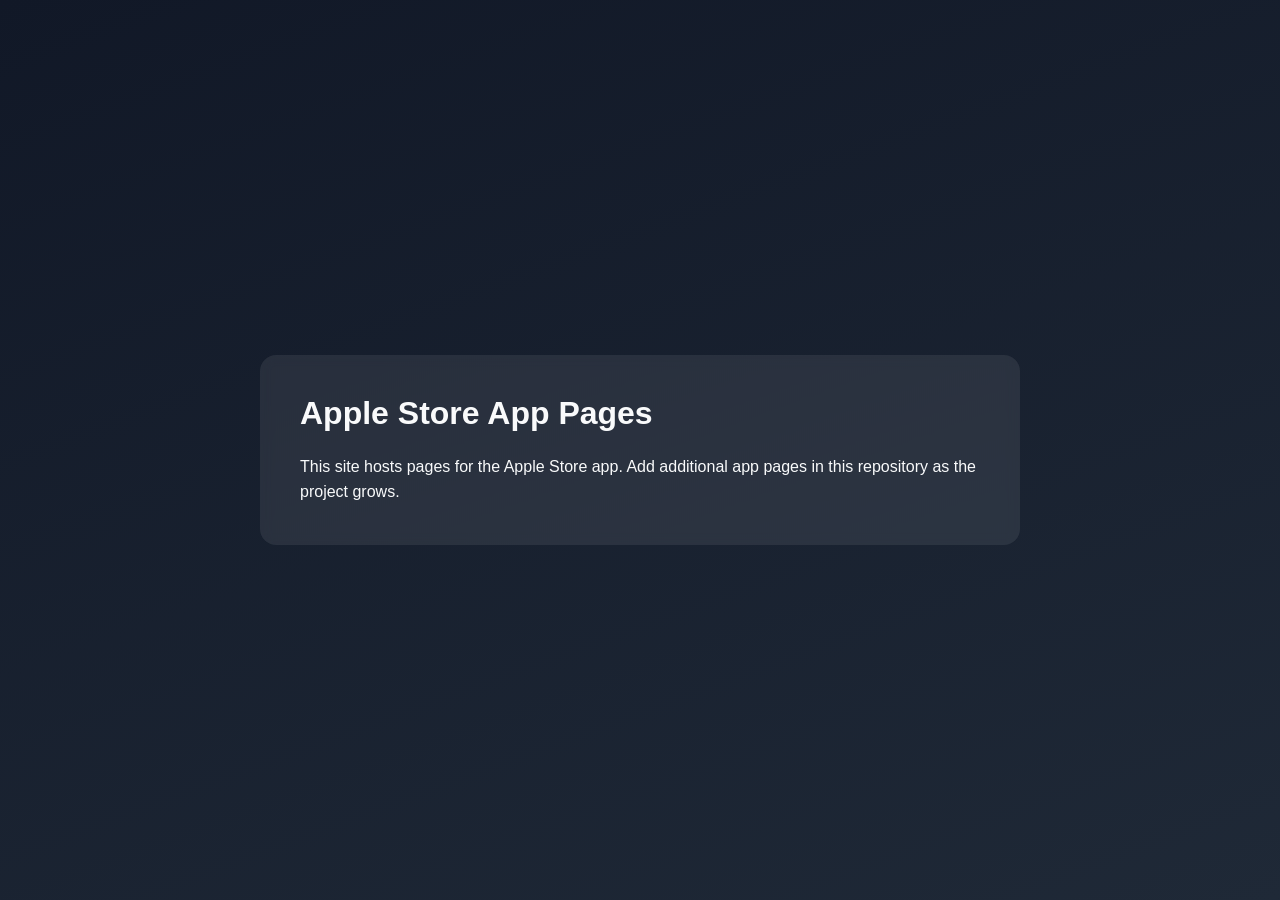
==== index.html @ adc90134 "Add static Apple Store app hosting page" ====
<!doctype html>
<html lang="en">
  <head>
    <meta charset="UTF-8" />
    <meta name="viewport" content="width=device-width, initial-scale=1.0" />
    <title>Apple Store App Pages</title>
    <style>
      :root {
        color-scheme: light dark;
        font-family: -apple-system, BlinkMacSystemFont, "Segoe UI", sans-serif;
      }

      body {
        margin: 0;
        min-height: 100vh;
        display: grid;
        place-items: center;
        background: linear-gradient(160deg, #111827, #1f2937);
      }

      main {
        width: min(680px, 92vw);
        padding: 2.5rem;
        border-radius: 16px;
        background: rgba(255, 255, 255, 0.08);
        color: #f9fafb;
        backdrop-filter: blur(6px);
      }

      h1 {
        margin-top: 0;
      }

      p {
        margin-bottom: 0;
        line-height: 1.6;
      }
    </style>
  </head>
  <body>
    <main>
      <h1>Apple Store App Pages</h1>
      <p>
        This site hosts pages for the Apple Store app. Add additional app pages in this
        repository as the project grows.
      </p>
    </main>
  </body>
</html>
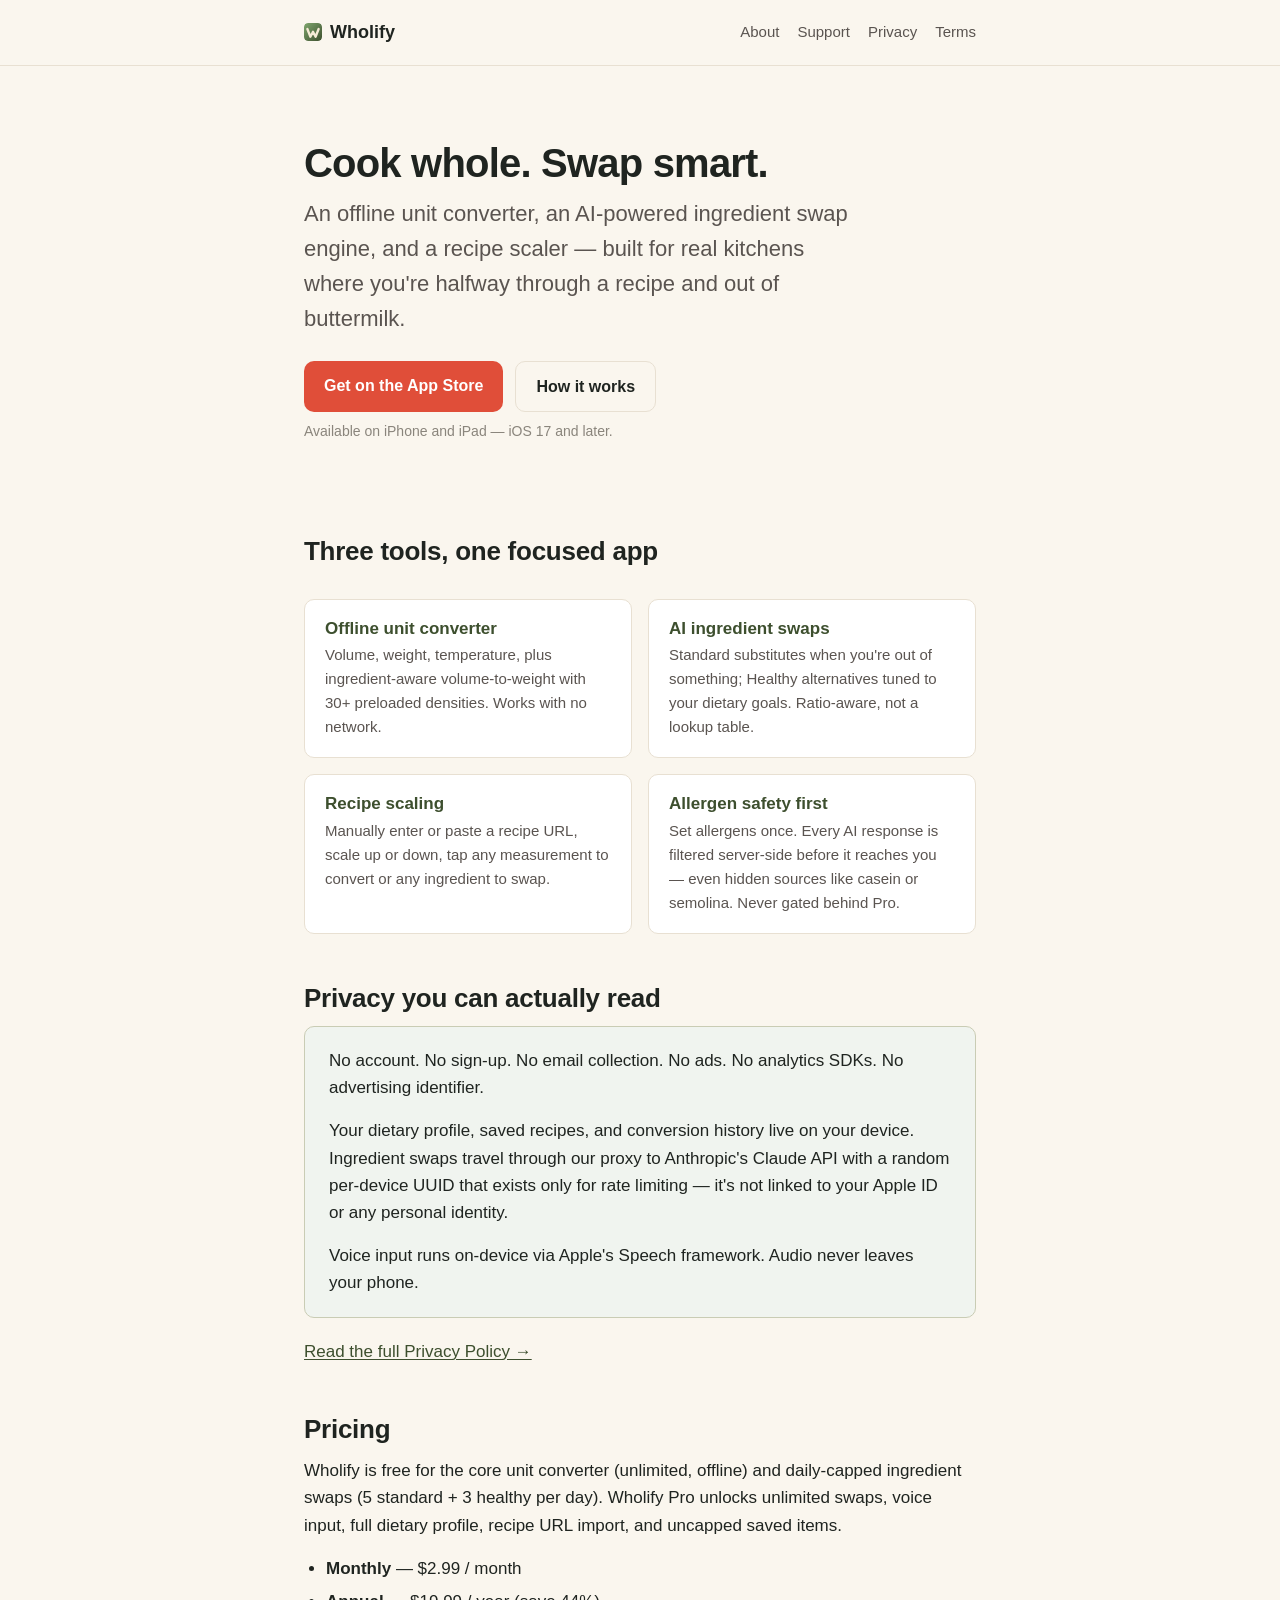
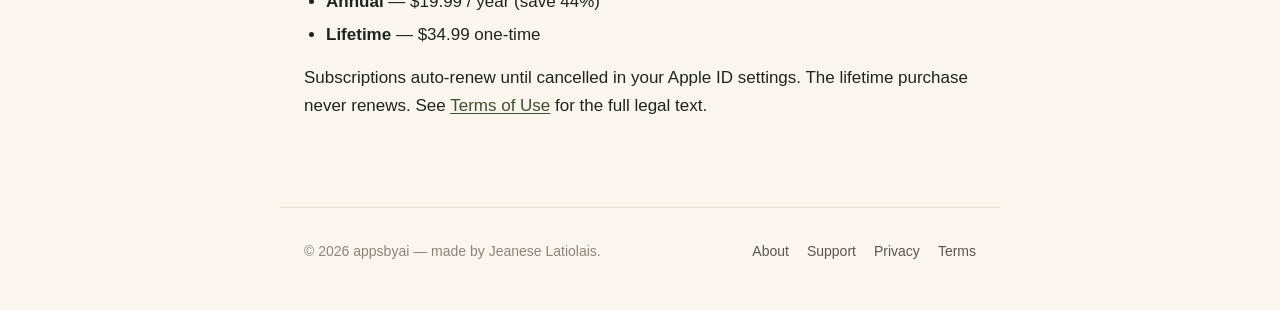
==== commit 2b9d3374: "Publish Wholify site (index, privacy, terms, support, about, 404)" ====
--- a/index.html
+++ b/index.html
@@ -1,49 +1,96 @@
-<!doctype html>
+<!DOCTYPE html>
 <html lang="en">
-  <head>
-    <meta charset="UTF-8" />
-    <meta name="viewport" content="width=device-width, initial-scale=1.0" />
-    <title>Apple Store App Pages</title>
-    <style>
-      :root {
-        color-scheme: light dark;
-        font-family: -apple-system, BlinkMacSystemFont, "Segoe UI", sans-serif;
-      }
+<head>
+  <meta charset="utf-8">
+  <meta name="viewport" content="width=device-width, initial-scale=1">
+  <meta name="color-scheme" content="light">
+  <title>Wholify — Cook whole. Swap smart.</title>
+  <meta name="description" content="Wholify is an offline cooking unit converter, AI-powered ingredient swap engine, and recipe scaler for iPhone and iPad. No accounts, no analytics, no ads.">
+  <meta property="og:title" content="Wholify — Cook whole. Swap smart.">
+  <meta property="og:description" content="Offline unit converter. AI ingredient swaps tuned to your allergens and dietary goals. Recipe scaling. No accounts, no tracking.">
+  <meta property="og:type" content="website">
+  <meta property="og:url" content="https://jeaneselatiolais-byte.github.io/wholify/">
+  <link rel="icon" type="image/svg+xml" href="assets/favicon.svg">
+  <link rel="stylesheet" href="assets/styles.css">
+</head>
+<body>
+  <header class="site-header">
+    <div class="bar">
+      <a href="./" class="brand"><span class="mark"></span>Wholify</a>
+      <nav class="site-nav" aria-label="Primary">
+        <a href="./about.html">About</a>
+        <a href="./support.html">Support</a>
+        <a href="./privacy.html">Privacy</a>
+        <a href="./terms.html">Terms</a>
+      </nav>
+    </div>
+  </header>
 
-      body {
-        margin: 0;
-        min-height: 100vh;
-        display: grid;
-        place-items: center;
-        background: linear-gradient(160deg, #111827, #1f2937);
-      }
+  <main class="site-main">
+    <section class="hero">
+      <h1>Cook whole. Swap smart.</h1>
+      <p class="tagline">An offline unit converter, an AI-powered ingredient swap engine, and a recipe scaler — built for real kitchens where you're halfway through a recipe and out of buttermilk.</p>
 
-      main {
-        width: min(680px, 92vw);
-        padding: 2.5rem;
-        border-radius: 16px;
-        background: rgba(255, 255, 255, 0.08);
-        color: #f9fafb;
-        backdrop-filter: blur(6px);
-      }
+      <div class="cta-row">
+        <!-- Replace href with the App Store URL after launch -->
+        <a class="btn btn-primary" href="#coming-soon" aria-label="Download on the App Store">Get on the App Store</a>
+        <a class="btn btn-secondary" href="./support.html">How it works</a>
+      </div>
+      <p class="updated" id="coming-soon" style="margin-top:8px">Available on iPhone and iPad — iOS 17 and later.</p>
+    </section>
 
-      h1 {
-        margin-top: 0;
-      }
+    <section>
+      <h2>Three tools, one focused app</h2>
+      <div class="feature-grid">
+        <div class="feature">
+          <h3>Offline unit converter</h3>
+          <p>Volume, weight, temperature, plus ingredient-aware volume-to-weight with 30+ preloaded densities. Works with no network.</p>
+        </div>
+        <div class="feature">
+          <h3>AI ingredient swaps</h3>
+          <p>Standard substitutes when you're out of something; Healthy alternatives tuned to your dietary goals. Ratio-aware, not a lookup table.</p>
+        </div>
+        <div class="feature">
+          <h3>Recipe scaling</h3>
+          <p>Manually enter or paste a recipe URL, scale up or down, tap any measurement to convert or any ingredient to swap.</p>
+        </div>
+        <div class="feature">
+          <h3>Allergen safety first</h3>
+          <p>Set allergens once. Every AI response is filtered server-side before it reaches you — even hidden sources like casein or semolina. Never gated behind Pro.</p>
+        </div>
+      </div>
+    </section>
 
-      p {
-        margin-bottom: 0;
-        line-height: 1.6;
-      }
-    </style>
-  </head>
-  <body>
-    <main>
-      <h1>Apple Store App Pages</h1>
-      <p>
-        This site hosts pages for the Apple Store app. Add additional app pages in this
-        repository as the project grows.
-      </p>
-    </main>
-  </body>
+    <section>
+      <h2>Privacy you can actually read</h2>
+      <div class="card sage">
+        <p>No account. No sign-up. No email collection. No ads. No analytics SDKs. No advertising identifier.</p>
+        <p>Your dietary profile, saved recipes, and conversion history live on your device. Ingredient swaps travel through our proxy to Anthropic's Claude API with a random per-device UUID that exists only for rate limiting — it's not linked to your Apple ID or any personal identity.</p>
+        <p style="margin-bottom:0">Voice input runs on-device via Apple's Speech framework. Audio never leaves your phone.</p>
+      </div>
+      <p><a href="./privacy.html">Read the full Privacy Policy →</a></p>
+    </section>
+
+    <section>
+      <h2>Pricing</h2>
+      <p>Wholify is free for the core unit converter (unlimited, offline) and daily-capped ingredient swaps (5 standard + 3 healthy per day). Wholify Pro unlocks unlimited swaps, voice input, full dietary profile, recipe URL import, and uncapped saved items.</p>
+      <ul>
+        <li><strong>Monthly</strong> — $2.99 / month</li>
+        <li><strong>Annual</strong> — $19.99 / year (save 44%)</li>
+        <li><strong>Lifetime</strong> — $34.99 one-time</li>
+      </ul>
+      <p>Subscriptions auto-renew until cancelled in your Apple ID settings. The lifetime purchase never renews. See <a href="./terms.html">Terms of Use</a> for the full legal text.</p>
+    </section>
+  </main>
+
+  <footer class="site-footer">
+    <div>© 2026 appsbyai — made by Jeanese Latiolais.</div>
+    <div class="footer-links">
+      <a href="./about.html">About</a>
+      <a href="./support.html">Support</a>
+      <a href="./privacy.html">Privacy</a>
+      <a href="./terms.html">Terms</a>
+    </div>
+  </footer>
+</body>
 </html>
--- a/assets/styles.css
+++ b/assets/styles.css
@@ -0,0 +1,348 @@
+/*
+ * Wholify / appsbyai — shared site styles.
+ * Brand palette ("Market Fresh") matches the in-app brand:
+ *   Sage   #6B8E5A  (brand anchor — links, accents)
+ *   Tomato #E04E39  (CTA only — primary button)
+ *   Paper  #FAF6EE  (warm off-white background)
+ *
+ * Layout principles: one readable column, generous line-height, no hero
+ * video or carousel. Legal pages must load fast and render cleanly in a
+ * reviewer's browser on their first visit.
+ */
+
+:root {
+  /* Market Fresh palette — sage is the brand anchor, tomato is CTA-only */
+  --brand: #6B8E5A;        /* sage — links, accents, brand field */
+  --brand-deep: #3D4F2E;   /* deep sage — headings, hover, emphasis */
+  --sage: #6B8E5A;         /* alias for tinted surfaces */
+  --sage-deep: #3D4F2E;
+  --cta: #E04E39;          /* tomato — primary action ONLY */
+  --cta-deep: #B53D2B;     /* tomato pressed */
+  --paper: #FAF6EE;        /* warm off-white background */
+  --paper-deep: #F0E9DA;   /* secondary warm surface */
+  --ink: #1F2420;          /* primary text */
+  --ink-soft: #5A5450;
+  --ink-faint: #8A857C;
+  --divider: #E8E0D2;      /* warm hairline */
+  --max-width: 720px;
+  --radius: 10px;
+}
+
+* { box-sizing: border-box; }
+
+html { -webkit-text-size-adjust: 100%; }
+
+body {
+  margin: 0;
+  background: var(--paper);
+  color: var(--ink);
+  font: 17px/1.6 -apple-system, BlinkMacSystemFont, "SF Pro Text", "Segoe UI", Roboto, Helvetica, Arial, sans-serif;
+  -webkit-font-smoothing: antialiased;
+  text-rendering: optimizeLegibility;
+}
+
+a {
+  color: var(--brand-deep);
+  text-decoration: underline;
+  text-underline-offset: 2px;
+  text-decoration-thickness: 1px;
+}
+
+a:hover { color: var(--brand); }
+
+/* ---------- Page chrome ---------- */
+
+.site-header {
+  border-bottom: 1px solid var(--divider);
+  background: var(--paper);
+}
+
+.site-header .bar {
+  max-width: var(--max-width);
+  margin: 0 auto;
+  padding: 18px 24px;
+  display: flex;
+  align-items: center;
+  justify-content: space-between;
+  gap: 16px;
+  flex-wrap: wrap;
+}
+
+.brand {
+  display: inline-flex;
+  align-items: baseline;
+  gap: 8px;
+  font-weight: 600;
+  font-size: 18px;
+  color: var(--ink);
+  text-decoration: none;
+}
+
+.brand .mark {
+  display: inline-block;
+  width: 18px;
+  height: 18px;
+  border-radius: 4px;
+  background: url("favicon.svg") center / cover no-repeat;
+  transform: translateY(3px);
+}
+
+.site-nav {
+  display: flex;
+  gap: 18px;
+  font-size: 15px;
+}
+
+.site-nav a {
+  color: var(--ink-soft);
+  text-decoration: none;
+}
+
+.site-nav a:hover { color: var(--brand-deep); }
+
+.site-nav a.current {
+  color: var(--brand-deep);
+  text-decoration: underline;
+  text-underline-offset: 4px;
+}
+
+.site-main {
+  max-width: var(--max-width);
+  margin: 0 auto;
+  padding: 48px 24px 72px;
+}
+
+.site-footer {
+  max-width: var(--max-width);
+  margin: 0 auto;
+  padding: 32px 24px 48px;
+  border-top: 1px solid var(--divider);
+  color: var(--ink-faint);
+  font-size: 14px;
+  display: flex;
+  gap: 24px;
+  flex-wrap: wrap;
+  align-items: center;
+  justify-content: space-between;
+}
+
+.site-footer a {
+  color: var(--ink-soft);
+  text-decoration: none;
+}
+
+.site-footer a:hover {
+  color: var(--brand-deep);
+  text-decoration: underline;
+}
+
+.site-footer .footer-links {
+  display: flex;
+  gap: 18px;
+  flex-wrap: wrap;
+}
+
+/* ---------- Typography ---------- */
+
+h1, h2, h3 {
+  font-family: ui-rounded, "SF Pro Rounded", -apple-system, BlinkMacSystemFont, sans-serif;
+  line-height: 1.25;
+  color: var(--ink);
+  margin-top: 0;
+}
+
+h1 {
+  font-size: 40px;
+  font-weight: 700;
+  letter-spacing: -0.02em;
+  margin-bottom: 8px;
+}
+
+h2 {
+  font-size: 26px;
+  font-weight: 600;
+  letter-spacing: -0.01em;
+  margin: 48px 0 12px;
+  padding-top: 8px;
+  border-top: 1px solid var(--divider);
+}
+
+h2:first-of-type {
+  border-top: none;
+  padding-top: 0;
+}
+
+h3 {
+  font-size: 19px;
+  font-weight: 600;
+  margin: 28px 0 8px;
+}
+
+p { margin: 0 0 16px; }
+
+ul, ol { padding-left: 22px; margin: 0 0 16px; }
+
+li { margin-bottom: 6px; }
+
+.lede {
+  font-size: 19px;
+  color: var(--ink-soft);
+  margin-bottom: 28px;
+}
+
+.updated {
+  color: var(--ink-faint);
+  font-size: 14px;
+  margin-bottom: 32px;
+  margin-top: -4px;
+}
+
+hr {
+  border: none;
+  border-top: 1px solid var(--divider);
+  margin: 32px 0;
+}
+
+/* ---------- Components ---------- */
+
+.card {
+  background: #fff;
+  border: 1px solid var(--divider);
+  border-radius: var(--radius);
+  padding: 20px 24px;
+  margin: 0 0 20px;
+}
+
+.card.sage {
+  background: color-mix(in srgb, var(--sage) 10%, #fff);
+  border-color: color-mix(in srgb, var(--sage) 25%, var(--divider));
+}
+
+.card h3 {
+  margin-top: 0;
+  color: var(--brand-deep);
+}
+
+.cta-row {
+  display: flex;
+  gap: 12px;
+  flex-wrap: wrap;
+  margin: 24px 0 8px;
+}
+
+.btn {
+  display: inline-block;
+  padding: 12px 20px;
+  border-radius: var(--radius);
+  font-weight: 600;
+  font-size: 16px;
+  text-decoration: none;
+  transition: transform .05s ease;
+}
+
+.btn:active { transform: translateY(1px); }
+
+.btn-primary {
+  background: var(--cta);
+  color: #fff;
+}
+
+.btn-primary:hover { background: var(--cta-deep); color: #fff; }
+
+.btn-secondary {
+  background: transparent;
+  color: var(--ink);
+  border: 1px solid var(--divider);
+}
+
+.btn-secondary:hover { border-color: var(--brand); color: var(--brand-deep); }
+
+/* Hero — used on index.html */
+
+.hero {
+  padding: 24px 0 12px;
+}
+
+.hero .tagline {
+  font-size: 22px;
+  color: var(--ink-soft);
+  margin: 0 0 20px;
+  max-width: 560px;
+}
+
+.feature-grid {
+  display: grid;
+  grid-template-columns: 1fr;
+  gap: 16px;
+  margin: 32px 0;
+}
+
+@media (min-width: 680px) {
+  .feature-grid { grid-template-columns: 1fr 1fr; }
+}
+
+.feature {
+  background: #fff;
+  border: 1px solid var(--divider);
+  border-radius: var(--radius);
+  padding: 18px 20px;
+}
+
+.feature h3 {
+  margin: 0 0 4px;
+  font-size: 17px;
+  color: var(--brand-deep);
+}
+
+.feature p {
+  margin: 0;
+  font-size: 15px;
+  color: var(--ink-soft);
+}
+
+/* FAQ — used on support.html */
+
+.faq details {
+  background: #fff;
+  border: 1px solid var(--divider);
+  border-radius: var(--radius);
+  padding: 14px 18px;
+  margin-bottom: 10px;
+}
+
+.faq details[open] { background: color-mix(in srgb, var(--paper) 60%, #fff); }
+
+.faq summary {
+  cursor: pointer;
+  font-weight: 600;
+  color: var(--ink);
+  list-style: none;
+}
+
+.faq summary::-webkit-details-marker { display: none; }
+
+.faq summary::before {
+  content: "+";
+  display: inline-block;
+  width: 18px;
+  color: var(--brand);
+  font-weight: 600;
+}
+
+.faq details[open] summary::before { content: "−"; }
+
+.faq details > p,
+.faq details > ul {
+  margin-top: 10px;
+  color: var(--ink-soft);
+}
+
+/* Responsive tweaks */
+
+@media (max-width: 520px) {
+  h1 { font-size: 32px; }
+  h2 { font-size: 22px; }
+  .site-main { padding: 32px 20px 56px; }
+  .lede { font-size: 17px; }
+  .site-header .bar { padding: 14px 20px; }
+}
